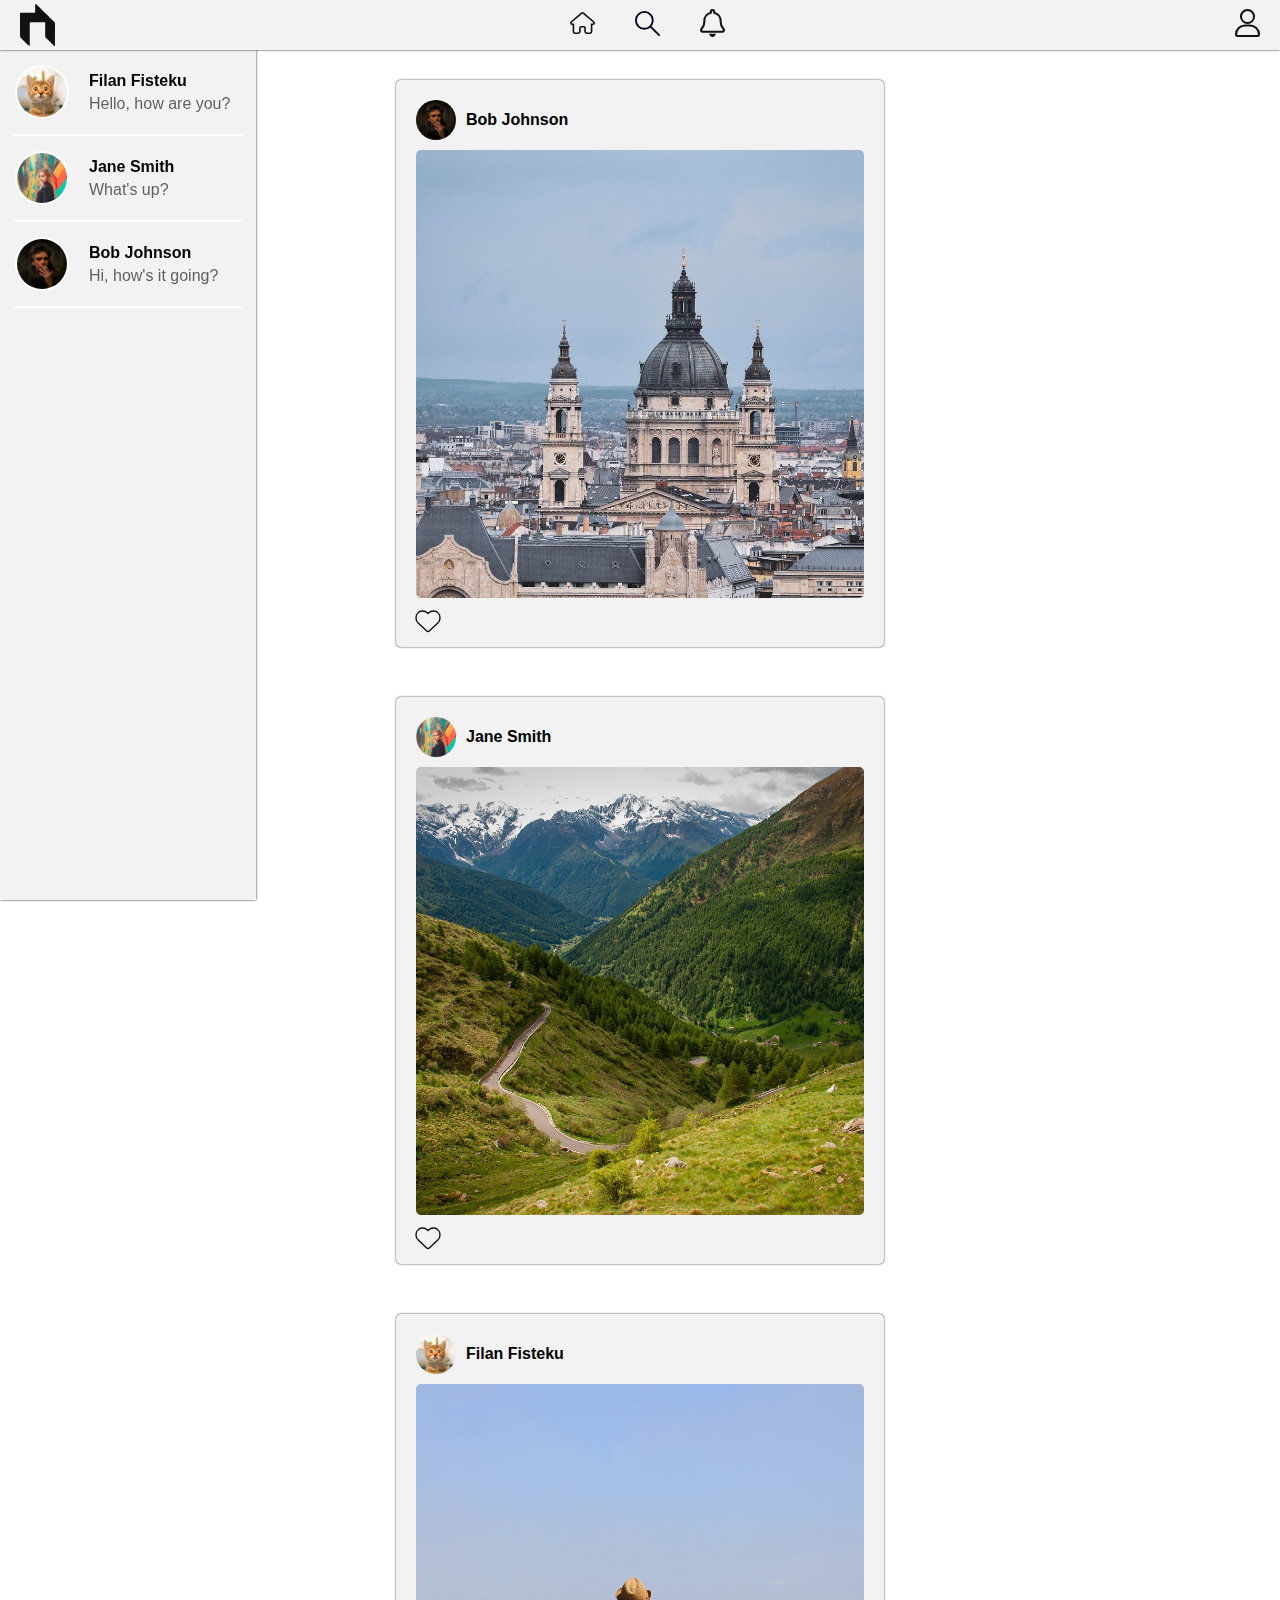
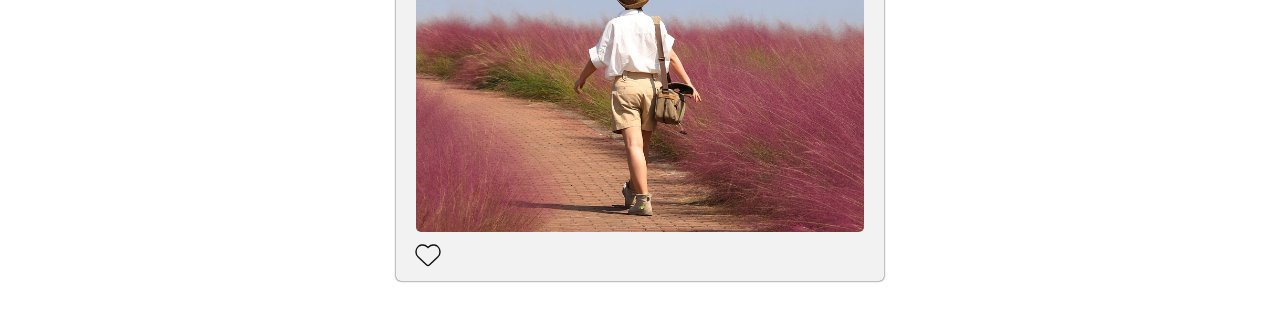
==== index.html @ 929a31e8 "just commiting" ====
<!DOCTYPE html>
<html>
    <head>
        <link rel="stylesheet" href="index.css">
        <meta name="viewport" content="width=device-width, initial-scale=1.0">
        <script src="index.js"></script>
    </head>
    <header>
        <img class="logo" src="data/images/logo-gray.svg" alt="Logo">
        <nav class="nav-main">
            <ul class="nav-container">
                <li><a href="Login/login.html"><img src="data/images/home-thin.svg" alt="Home"></a></li>
                <li class="search">
                    <button id="toggle-button" onclick="toggleSearch()"><img src="data/images/search-thin.svg" alt="Search"></button>
                    <input id="toggle-input" type="text" placeholder="Search">
                </li>
                <li><a href="/index.html"><img src="data/images/bell-thin.svg" alt="Notification"></a></li>
            </ul>
        </nav>
        <a href="/index.html"><img class="profile" src="data/images/profile-thin.svg" alt="Profile"></a>
    </header>
    <body>
        <div class="home">
            <div class="messages">
                <ul>
                    <li>
                        <div class="user-info">
                            <img src="data/images/users/cat.jpg" alt="User 1" class="rounded-image">
                            <div class="info">
                                <p class="username">Filan Fisteku</p>
                                <p class="last-text">Hello, how are you?</p>
                            </div>
                        </div>
                        <div class="list-separator"></div>
                    </li>
                    
                    <li>
                        <div class="user-info">
                            <img src="data/images/users/portrait-woman.jpg" alt="User 2" class="rounded-image">
                            <div class="info">
                                <p class="username">Jane Smith</p>
                                <p class="last-text">What's up?</p>
                            </div>
                        </div>
                        <div class="list-separator"></div>
                    </li>
                    <li>
                        <div class="user-info">
                            <img src="data/images/users/portrait-man.jpg" alt="User 3" class="rounded-image">
                            <div class="info">
                                <p class="username">Bob Johnson</p>
                                <p class="last-text">Hi, how's it going?</p>
                            </div>
                        </div>
                        <div class="list-separator"></div>
                    </li>
                  </ul>
            </div>
            <div class="feed">
                <div class="post">
                    <div class="post-header">
                        <div class="post-user">
                            <img src="data/images/users/portrait-man.jpg" alt="User 1">
                            <p class="username">Bob Johnson</p>
                        </div>
                    </div>
                    <div class="post-content">
                        <div class="above-image"></div>
                        <img src="data/images/posts/architecture.jpg" alt="Post">
                    </div>
                    <div class="actions">
                        <button onclick="like(this)" class="like" id="1">
                            <svg width="24" height="24" viewBox="0 0 512 512">
                                <path id="likepath" d="M47.6 300.4L228.3 469.1c7.5 7 17.4 10.9 27.7 10.9s20.2-3.9 27.7-10.9L464.4 300.4c30.4-28.3 47.6-68 47.6-109.5v-5.8c0-69.9-50.5-129.5-119.4-141C347 36.5 300.6 51.4 268 84L256 96 244 84c-32.6-32.6-79-47.5-124.6-39.9C50.5 55.6 0 115.2 0 185.1v5.8c0 41.5 17.2 81.2 47.6 109.5z"/>
                            </svg>
                        </button>
                    </div>
                </div>
                <div class="post">
                    <div class="post-header">
                        <div class="post-user">
                            <img src="data/images/users/portrait-woman.jpg" alt="User 1">
                            <p class="username">Jane Smith</p>
                        </div>
                    </div>
                    <div class="post-content">
                        <div class="above-image"></div>
                        <img src="data/images/posts/nature (2).jpg" alt="Post">
                    </div>
                    <div class="actions">
                        <button onclick="like(this)" class="like" id="2">
                            <svg width="24" height="24" viewBox="0 0 512 512">
                                <path id="likepath" d="M47.6 300.4L228.3 469.1c7.5 7 17.4 10.9 27.7 10.9s20.2-3.9 27.7-10.9L464.4 300.4c30.4-28.3 47.6-68 47.6-109.5v-5.8c0-69.9-50.5-129.5-119.4-141C347 36.5 300.6 51.4 268 84L256 96 244 84c-32.6-32.6-79-47.5-124.6-39.9C50.5 55.6 0 115.2 0 185.1v5.8c0 41.5 17.2 81.2 47.6 109.5z"/>
                            </svg>
                        </button>
                    </div>
                </div>
                <div class="post">
                    <div class="post-header">
                        <div class="post-user">
                            <img src="data/images/users/cat.jpg" alt="User 1">
                            <p class="username">Filan Fisteku</p>
                        </div>
                    </div>
                    <div class="post-content">
                        <div class="above-image"></div>
                        <img src="data/images/posts/nature.jpg" alt="Post">
                    </div>
                    <div class="actions">
                        <button onclick="like(this)" class="like" id="3">
                            <svg width="24" height="24" viewBox="0 0 512 512">
                                <path id="likepath" d="M47.6 300.4L228.3 469.1c7.5 7 17.4 10.9 27.7 10.9s20.2-3.9 27.7-10.9L464.4 300.4c30.4-28.3 47.6-68 47.6-109.5v-5.8c0-69.9-50.5-129.5-119.4-141C347 36.5 300.6 51.4 268 84L256 96 244 84c-32.6-32.6-79-47.5-124.6-39.9C50.5 55.6 0 115.2 0 185.1v5.8c0 41.5 17.2 81.2 47.6 109.5z"/>
                            </svg>
                        </button>
                    </div>
                </div>
            </div>
    </body>
</html>
---- index.css ----
* {
    padding: 0;
    margin: 0;
    font-family: 'Trebuchet MS', sans-serif;
}

header {
    background-color: #f2f2f2;
    position: fixed;
    top: 0;
    width: 100%;
    height: 50px;
    display: flex;
    justify-content: space-between;
    align-items: center;
    z-index: 999;
    box-shadow: #111 0px 0px 2px;
}

.profile {
    width: 25px;
    margin-right: 20px;
    transition: transform 0.2s ease;
}

.profile:hover {
    transform: scale(1.15);
}

.nav-container {
    display: flex;
    align-items: center;
    list-style: none;
}

.nav-container li {
    padding-left: 20px;
    padding-right: 20px;
}

.nav-container li a {
    text-decoration: none;
    color: #111;
}

.search {
    display: flex;
    align-items: center;
}

#toggle-input {
    display: none;
    width: 200px;
    height: 30px;
    box-shadow: #111 0px 0px 2px;
    border-radius: 20px;
    border: none;
    padding-left: 15px;
    outline: none;
    font-size: 18px;
}
#toggle-button{
    cursor: pointer;
    border: none;
    background-color: #f2f2f2;
    transition: transform 0.2s ease;
}

#toggle-button:hover{
    transform: scale(1.15);
}

#toggle-button img{
    width: 25px;
}

.nav-container li a img {
    width: 25px;
    transition: transform 0.2s ease;
}

.nav-container li a img:hover {
    transform: scale(1.15);
}

.logo {
    width: 35px;
    padding: 5px;
    padding-left: 20px;
}


body {
    background-color: #fff;
}

.home {
    display: flex;
}

.feed {
    width: 100vw;
    display: grid;
    justify-content: center;
    padding: 50px;
    padding-top: 80px;
    gap: 50px;
}

.post {
    background-color: #f2f2f2;
    padding: 20px;
    padding-bottom: 10px;
    border-radius: 5px;
    box-shadow: #111 0px 0px 2px;
}

.post-header {
    display: flex;
    align-items: center;
    padding-bottom: 10px;
    gap: 20px;
}

.post-content img {
    object-fit: cover;
    width: 35vw;
    height: 35vw;
    border-radius: 5px;
}

.above-image {
    position: absolute;
    width: 35vw;
    height: 35vw;
}

.post-user {
    display: flex;
    align-items: center;
    gap: 10px;
}

.post-user img {
    width: 40px;
    height: 40px;
    object-fit: cover;
    border-radius: 50%;
}

.like {
    cursor: pointer;
    background-color: #f2f2f2;
    border: none;
    margin-top: 7px;
}
#likepath {
    stroke: #111;
    stroke-width: 30px;
    fill: transparent;
    stroke-dasharray: 1600;
    stroke-dashoffset: 3200;
    transform-origin: center center;
}

.like svg{
    overflow: visible
}

.messages {
    position: fixed;
    left: 0;
    bottom: 0;
    top: 50px;
    width: 20vw;
    box-shadow: #111 0px 0px 2px;
    overflow-y: scroll;
    background-color: #f2f2f2;
    -ms-overflow-style: none;
    scrollbar-width: none;
}
.messages::-webkit-scrollbar{ 
    display: none;
}

.list-separator {
    width: 90%;
    height: 2px;
    background-color: #fff;
    margin-left: auto;
    margin-right: auto;
    border-radius: 50px;
}

.user-info {
    display: flex;
    align-items: center;
    padding: 15px;
    gap: 20px;
}

.rounded-image {
    object-fit: cover;
    width: 50px;
    height: 50px;
    border-radius: 50%;
    border: #fff 2px solid;
}

.username {
    font-weight: bold;
    margin-right: 10px;
}

.last-text {
    color: #222;
    opacity: 0.7;
}

.info {
    display: flex;
    flex-direction: column;
    gap: 5px;
}

@keyframes grow {
    from {
        width: 0;
    }
    to {
        width: 200px;
    }
}

@keyframes shrink {
    to {
        width: 0;
    }
    from {
        width: 200px;
    }
}

@keyframes like {
    0% {
        
        transform: scale(1);
    }
    50% {
        fill: transparent;
        transform: scale(0.8);
    }
    100% {
        stroke: red;
        fill: red;
        transform: scale(1);
    }
}

@keyframes dislike {
    0% {
        fill: red;
        stroke: red;
        transform: scale(1);
    }
    50% {
        fill: red;
        stroke: red;
        transform: scale(0.8);
    }
    100% {
        stroke: #111;
        fill: transparent;
        transform: scale(1);
    }
}
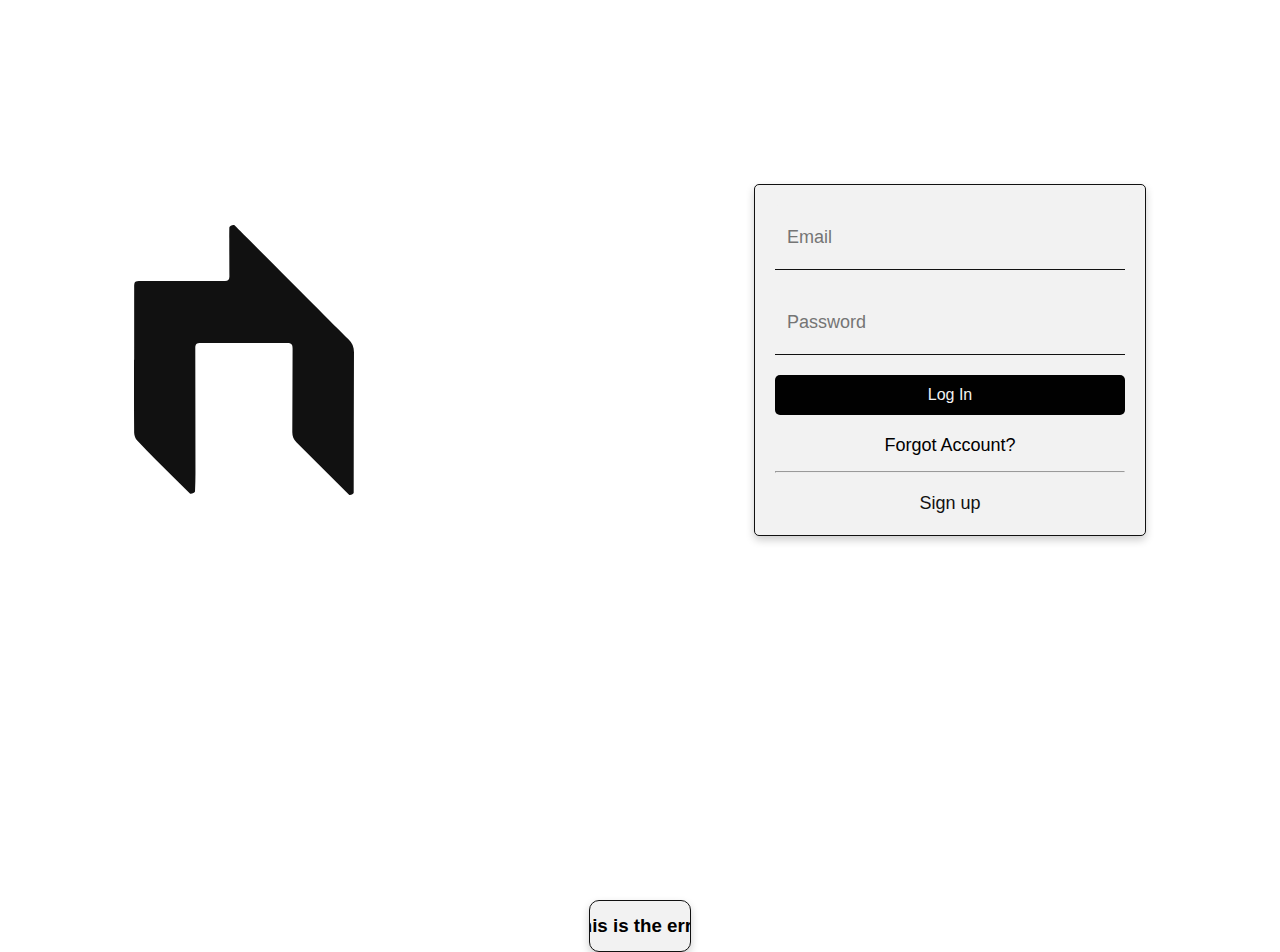
==== commit fee501a8: "changed icons and finished login function" ====
--- a/index.html
+++ b/index.html
@@ -1,119 +1,37 @@
 <!DOCTYPE html>
 <html>
     <head>
-        <link rel="stylesheet" href="index.css">
-        <meta name="viewport" content="width=device-width, initial-scale=1.0">
+        <link rel="stylesheet" href="index.css" />
         <script src="index.js"></script>
+        <meta name="viewport" content="width=device-width, initial-scale=1.0" />
     </head>
-    <header>
-        <img class="logo" src="data/images/logo-gray.svg" alt="Logo">
-        <nav class="nav-main">
-            <ul class="nav-container">
-                <li><a href="Login/login.html"><img src="data/images/home-thin.svg" alt="Home"></a></li>
-                <li class="search">
-                    <button id="toggle-button" onclick="toggleSearch()"><img src="data/images/search-thin.svg" alt="Search"></button>
-                    <input id="toggle-input" type="text" placeholder="Search">
-                </li>
-                <li><a href="/index.html"><img src="data/images/bell-thin.svg" alt="Notification"></a></li>
-            </ul>
-        </nav>
-        <a href="/index.html"><img class="profile" src="data/images/profile-thin.svg" alt="Profile"></a>
-    </header>
+
     <body>
-        <div class="home">
-            <div class="messages">
-                <ul>
-                    <li>
-                        <div class="user-info">
-                            <img src="data/images/users/cat.jpg" alt="User 1" class="rounded-image">
-                            <div class="info">
-                                <p class="username">Filan Fisteku</p>
-                                <p class="last-text">Hello, how are you?</p>
-                            </div>
-                        </div>
-                        <div class="list-separator"></div>
-                    </li>
-                    
-                    <li>
-                        <div class="user-info">
-                            <img src="data/images/users/portrait-woman.jpg" alt="User 2" class="rounded-image">
-                            <div class="info">
-                                <p class="username">Jane Smith</p>
-                                <p class="last-text">What's up?</p>
-                            </div>
-                        </div>
-                        <div class="list-separator"></div>
-                    </li>
-                    <li>
-                        <div class="user-info">
-                            <img src="data/images/users/portrait-man.jpg" alt="User 3" class="rounded-image">
-                            <div class="info">
-                                <p class="username">Bob Johnson</p>
-                                <p class="last-text">Hi, how's it going?</p>
-                            </div>
-                        </div>
-                        <div class="list-separator"></div>
-                    </li>
-                  </ul>
-            </div>
-            <div class="feed">
-                <div class="post">
-                    <div class="post-header">
-                        <div class="post-user">
-                            <img src="data/images/users/portrait-man.jpg" alt="User 1">
-                            <p class="username">Bob Johnson</p>
-                        </div>
-                    </div>
-                    <div class="post-content">
-                        <div class="above-image"></div>
-                        <img src="data/images/posts/architecture.jpg" alt="Post">
-                    </div>
-                    <div class="actions">
-                        <button onclick="like(this)" class="like" id="1">
-                            <svg width="24" height="24" viewBox="0 0 512 512">
-                                <path id="likepath" d="M47.6 300.4L228.3 469.1c7.5 7 17.4 10.9 27.7 10.9s20.2-3.9 27.7-10.9L464.4 300.4c30.4-28.3 47.6-68 47.6-109.5v-5.8c0-69.9-50.5-129.5-119.4-141C347 36.5 300.6 51.4 268 84L256 96 244 84c-32.6-32.6-79-47.5-124.6-39.9C50.5 55.6 0 115.2 0 185.1v5.8c0 41.5 17.2 81.2 47.6 109.5z"/>
-                            </svg>
-                        </button>
-                    </div>
+        <div class="logologin">
+            <img class="logo" src="data/images/logo-gray.svg" alt="Logo" />
+
+            <div id="login-form">
+                <div class="details">
+                    <input type="text" id="email" name="email" placeholder="Email" />
                 </div>
-                <div class="post">
-                    <div class="post-header">
-                        <div class="post-user">
-                            <img src="data/images/users/portrait-woman.jpg" alt="User 1">
-                            <p class="username">Jane Smith</p>
-                        </div>
-                    </div>
-                    <div class="post-content">
-                        <div class="above-image"></div>
-                        <img src="data/images/posts/nature (2).jpg" alt="Post">
-                    </div>
-                    <div class="actions">
-                        <button onclick="like(this)" class="like" id="2">
-                            <svg width="24" height="24" viewBox="0 0 512 512">
-                                <path id="likepath" d="M47.6 300.4L228.3 469.1c7.5 7 17.4 10.9 27.7 10.9s20.2-3.9 27.7-10.9L464.4 300.4c30.4-28.3 47.6-68 47.6-109.5v-5.8c0-69.9-50.5-129.5-119.4-141C347 36.5 300.6 51.4 268 84L256 96 244 84c-32.6-32.6-79-47.5-124.6-39.9C50.5 55.6 0 115.2 0 185.1v5.8c0 41.5 17.2 81.2 47.6 109.5z"/>
-                            </svg>
-                        </button>
-                    </div>
+                <div class="details">
+                    <input type="password" id="password" name="password" placeholder="Password" />
                 </div>
-                <div class="post">
-                    <div class="post-header">
-                        <div class="post-user">
-                            <img src="data/images/users/cat.jpg" alt="User 1">
-                            <p class="username">Filan Fisteku</p>
-                        </div>
-                    </div>
-                    <div class="post-content">
-                        <div class="above-image"></div>
-                        <img src="data/images/posts/nature.jpg" alt="Post">
-                    </div>
-                    <div class="actions">
-                        <button onclick="like(this)" class="like" id="3">
-                            <svg width="24" height="24" viewBox="0 0 512 512">
-                                <path id="likepath" d="M47.6 300.4L228.3 469.1c7.5 7 17.4 10.9 27.7 10.9s20.2-3.9 27.7-10.9L464.4 300.4c30.4-28.3 47.6-68 47.6-109.5v-5.8c0-69.9-50.5-129.5-119.4-141C347 36.5 300.6 51.4 268 84L256 96 244 84c-32.6-32.6-79-47.5-124.6-39.9C50.5 55.6 0 115.2 0 185.1v5.8c0 41.5 17.2 81.2 47.6 109.5z"/>
-                            </svg>
-                        </button>
-                    </div>
+                <button class="submitbutton" onclick="login()">Log In</button>
+
+                <div class="forgot-password">
+                    <a href="#">Forgot Account?</a>
+                </div>
+
+                <hr class="line" />
+
+                <div class="create-account">
+                    <a href="register/register.html">Sign up</a>
                 </div>
             </div>
+        </div>
+        <div class="error-message" id="error-message">
+            <h3 class="error-text" id="error-text">This is the error</h3>
+        </div>
     </body>
-</html>+</html>
--- a/index.css
+++ b/index.css
@@ -1,276 +1,158 @@
 * {
-    padding: 0;
-    margin: 0;
-    font-family: 'Trebuchet MS', sans-serif;
+  padding: 0;
+  margin: 0;
+  font-family: 'Trebuchet MS', sans-serif;
 }
 
-header {
-    background-color: #f2f2f2;
-    position: fixed;
-    top: 0;
-    width: 100%;
-    height: 50px;
-    display: flex;
-    justify-content: space-between;
-    align-items: center;
-    z-index: 999;
-    box-shadow: #111 0px 0px 2px;
+body{
+  background-color: #fff;
+  overflow: hidden;
 }
 
-.profile {
-    width: 25px;
-    margin-right: 20px;
-    transition: transform 0.2s ease;
-}
-
-.profile:hover {
-    transform: scale(1.15);
-}
-
-.nav-container {
-    display: flex;
-    align-items: center;
-    list-style: none;
-}
-
-.nav-container li {
-    padding-left: 20px;
-    padding-right: 20px;
-}
-
-.nav-container li a {
-    text-decoration: none;
-    color: #111;
-}
-
-.search {
-    display: flex;
-    align-items: center;
-}
-
-#toggle-input {
-    display: none;
-    width: 200px;
-    height: 30px;
-    box-shadow: #111 0px 0px 2px;
-    border-radius: 20px;
-    border: none;
-    padding-left: 15px;
-    outline: none;
-    font-size: 18px;
-}
-#toggle-button{
-    cursor: pointer;
-    border: none;
-    background-color: #f2f2f2;
-    transition: transform 0.2s ease;
-}
-
-#toggle-button:hover{
-    transform: scale(1.15);
-}
-
-#toggle-button img{
-    width: 25px;
-}
-
-.nav-container li a img {
-    width: 25px;
-    transition: transform 0.2s ease;
-}
-
-.nav-container li a img:hover {
-    transform: scale(1.15);
-}
-
-.logo {
-    width: 35px;
-    padding: 5px;
-    padding-left: 20px;
+.logologin{
+  display: flex;
+  justify-content: center;
+  gap: 400px;
+  align-items: center;
+  height: 80vh;
 }
 
 
-body {
-    background-color: #fff;
+.logo {
+  width: 220px;
 }
 
-.home {
-    display: flex;
+#login-form {
+  width: 350px;
+  height: 310px;
+  padding: 20px;
+  background-color: #f2f2f2;
+  border: 1px solid #111;
+  border-radius: 5px;
+  box-shadow: 0px 4px 8px rgba(0, 0, 0, 0.2);
+
 }
 
-.feed {
-    width: 100vw;
-    display: grid;
-    justify-content: center;
-    padding: 50px;
-    padding-top: 80px;
-    gap: 50px;
+.details {
+  margin-bottom: 20px;
+  border-bottom: 1px solid #111;
 }
 
-.post {
-    background-color: #f2f2f2;
-    padding: 20px;
-    padding-bottom: 10px;
-    border-radius: 5px;
-    box-shadow: #111 0px 0px 2px;
+#email, #password {
+  width: 95%;
+  height: 40px;
+  padding: 10px;
+  font-size: 16px;
+  outline: none;
+  border: 2px solid transparent;
+  border-radius: 5px;
+  background-color: #f2f2f2;
+  font-size: large;
 }
 
-.post-header {
-    display: flex;
-    align-items: center;
-    padding-bottom: 10px;
-    gap: 20px;
+.submitbutton {
+  width: 100%;
+  height: 40px;
+  padding: 10px;
+  font-size: 16px;
+  border: none;
+  border-radius: 5px;
+  background-color: #010101;
+  color: #f2f2f2;
+  cursor: pointer;
 }
 
-.post-content img {
-    object-fit: cover;
-    width: 35vw;
-    height: 35vw;
-    border-radius: 5px;
+.submitbutton:hover {
+  background-color: #222;
 }
 
-.above-image {
-    position: absolute;
-    width: 35vw;
-    height: 35vw;
+.forgot-password {
+  margin-top: 20px;
+  text-align: center;
+  
+  
+}
+.forgot-password a {
+  color: #000;
+  text-decoration: none;
+  font-size: 18px;
 }
 
-.post-user {
-    display: flex;
-    align-items: center;
-    gap: 10px;
+.create-account {
+  margin-top: 20px;
+  text-align: center;
 }
 
-.post-user img {
-    width: 40px;
-    height: 40px;
-    object-fit: cover;
-    border-radius: 50%;
+.create-account a {
+  color: #111;
+  text-decoration: none;
+  font-size:18px
 }
 
-.like {
-    cursor: pointer;
-    background-color: #f2f2f2;
-    border: none;
-    margin-top: 7px;
-}
-#likepath {
-    stroke: #111;
-    stroke-width: 30px;
-    fill: transparent;
-    stroke-dasharray: 1600;
-    stroke-dashoffset: 3200;
-    transform-origin: center center;
+.line{
+  margin-top: 15px;
 }
 
-.like svg{
-    overflow: visible
+.error-message {
+    position: absolute;
+    background-color: #f2f2f2;
+    width: 100px;
+    height: 50px;
+    left: 50%;
+    bottom: 0;
+    transform: translate(-50%, 100%);
+    border-radius: 10px;
+    border: 1px solid #111;
+    display: grid;
+    place-content: center;
+    overflow: hidden;
+    box-shadow: 0px 4px 8px rgba(0, 0, 0, 0.2);
 }
 
-.messages {
-    position: fixed;
-    left: 0;
-    bottom: 0;
-    top: 50px;
-    width: 20vw;
-    box-shadow: #111 0px 0px 2px;
-    overflow-y: scroll;
-    background-color: #f2f2f2;
-    -ms-overflow-style: none;
-    scrollbar-width: none;
-}
-.messages::-webkit-scrollbar{ 
-    display: none;
+.error-text {
+    text-wrap: nowrap;
 }
 
-.list-separator {
-    width: 90%;
-    height: 2px;
-    background-color: #fff;
-    margin-left: auto;
-    margin-right: auto;
-    border-radius: 50px;
-}
-
-.user-info {
-    display: flex;
-    align-items: center;
-    padding: 15px;
-    gap: 20px;
-}
-
-.rounded-image {
-    object-fit: cover;
-    width: 50px;
-    height: 50px;
-    border-radius: 50%;
-    border: #fff 2px solid;
-}
-
-.username {
-    font-weight: bold;
-    margin-right: 10px;
-}
-
-.last-text {
-    color: #222;
-    opacity: 0.7;
-}
-
-.info {
-    display: flex;
-    flex-direction: column;
-    gap: 5px;
-}
-
-@keyframes grow {
-    from {
-        width: 0;
+@keyframes showError {
+    0% {
+        transform: translate(-50%, 100%);
     }
-    to {
-        width: 200px;
+    5% {
+        transform: translate(-50%, -120%);
+        width: 100px;
+    }
+    15% {
+        transform: translate(-50%, -120%);
+        width: 450px;
+    }
+    90% {
+        transform: translate(-50%, -120%);
+        width: 450px;
+    }
+    100%{
+        width: 100px;
+        transform: translate(-50%, 100%);
     }
 }
 
-@keyframes shrink {
-    to {
-        width: 0;
-    }
-    from {
-        width: 200px;
-    }
+@media only screen and (max-width: 768px) {
+  #login-form {
+    width: 80%;
+    margin: 20px auto;
+  }
 }
 
-@keyframes like {
-    0% {
-        
-        transform: scale(1);
-    }
-    50% {
-        fill: transparent;
-        transform: scale(0.8);
-    }
-    100% {
-        stroke: red;
-        fill: red;
-        transform: scale(1);
-    }
-}
-
-@keyframes dislike {
-    0% {
-        fill: red;
-        stroke: red;
-        transform: scale(1);
-    }
-    50% {
-        fill: red;
-        stroke: red;
-        transform: scale(0.8);
-    }
-    100% {
-        stroke: #111;
-        fill: transparent;
-        transform: scale(1);
-    }
+@media only screen and (max-width: 480px) {
+  #login-form {
+    width: 90%;
+    margin: 10px auto;
+  }
+  .details input[type="text"], .details input[type="password"] {
+    height: 30px;
+    font-size: 14px;
+  }
+  button[type="submit"] {
+    height: 30px;
+    font-size: 14px;
+  }
 }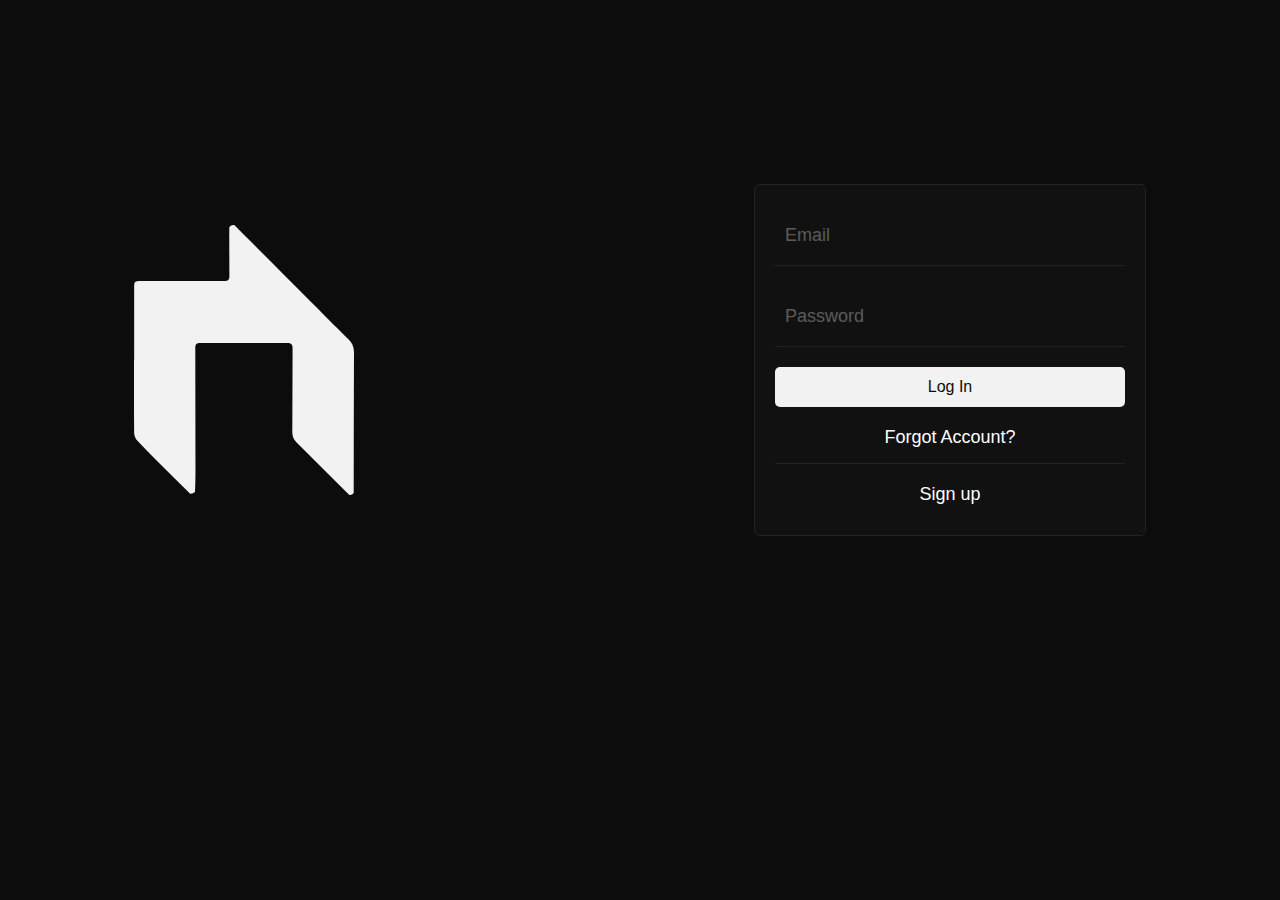
==== commit 7127fbdb: "changed mendax to dark mode" ====
--- a/index.html
+++ b/index.html
@@ -8,7 +8,7 @@
 
     <body>
         <div class="logologin">
-            <img class="logo" src="data/images/logo-gray.svg" alt="Logo" />
+            <img class="logo" src="data/images/logo-white.svg" alt="Logo" />
 
             <div id="login-form">
                 <div class="details">
@@ -23,7 +23,7 @@
                     <a href="#">Forgot Account?</a>
                 </div>
 
-                <hr class="line" />
+                <div class="line"></div>
 
                 <div class="create-account">
                     <a href="register/register.html">Sign up</a>
--- a/index.css
+++ b/index.css
@@ -1,3 +1,12 @@
+:root {
+    --black: #0c0c0c;
+    --white: #fff;
+    --main-black: #111;
+    --secondary-black: #222;
+    --main-white: #f2f2f2;
+    --secondary-white: #e2e2e2;
+}
+
 * {
   padding: 0;
   margin: 0;
@@ -5,7 +14,7 @@
 }
 
 body{
-  background-color: #fff;
+  background-color: var(--black);
   overflow: hidden;
 }
 
@@ -26,16 +35,14 @@
   width: 350px;
   height: 310px;
   padding: 20px;
-  background-color: #f2f2f2;
-  border: 1px solid #111;
+  background-color: var(--main-black);
   border-radius: 5px;
-  box-shadow: 0px 4px 8px rgba(0, 0, 0, 0.2);
-
+  border: var(--secondary-black) solid 1px;
 }
 
 .details {
   margin-bottom: 20px;
-  border-bottom: 1px solid #111;
+  border-bottom: 1px solid var(--secondary-black);
 }
 
 #email, #password {
@@ -44,10 +51,17 @@
   padding: 10px;
   font-size: 16px;
   outline: none;
-  border: 2px solid transparent;
+  border: none;
   border-radius: 5px;
-  background-color: #f2f2f2;
+  background-color: var(--main-black);
   font-size: large;
+  caret-color: var(--main-white);
+  color: var(--white)
+}
+
+#email::placeholder, #password::placeholder {
+    color: var(--white);
+    opacity: 0.3;
 }
 
 .submitbutton {
@@ -57,25 +71,23 @@
   font-size: 16px;
   border: none;
   border-radius: 5px;
-  background-color: #010101;
-  color: #f2f2f2;
+  background-color: var(--main-white);
+  color: var(--black);
   cursor: pointer;
 }
 
 .submitbutton:hover {
-  background-color: #222;
+  background-color: var(--secondary-white);
 }
 
 .forgot-password {
-  margin-top: 20px;
-  text-align: center;
-  
-  
+    margin-top: 20px;
+    text-align: center;
 }
 .forgot-password a {
-  color: #000;
-  text-decoration: none;
-  font-size: 18px;
+    color: var(--white);
+    text-decoration: none;
+    font-size: 18px;
 }
 
 .create-account {
@@ -84,54 +96,58 @@
 }
 
 .create-account a {
-  color: #111;
+  color: var(--white);
   text-decoration: none;
   font-size:18px
 }
 
 .line{
-  margin-top: 15px;
+    margin-top: 15px;
+    width: 100%;
+    height: 1px;
+    background-color: var(--secondary-black);
+    margin-right: auto;
+    margin-left: auto;
 }
 
 .error-message {
     position: absolute;
-    background-color: #f2f2f2;
+    background-color: var(--main-black);
     width: 100px;
     height: 50px;
     left: 50%;
-    bottom: 0;
-    transform: translate(-50%, 100%);
-    border-radius: 10px;
-    border: 1px solid #111;
+    top: 0;
+    transform: translate(-50%, -100%);
+    border-radius: 5px;
     display: grid;
     place-content: center;
     overflow: hidden;
-    box-shadow: 0px 4px 8px rgba(0, 0, 0, 0.2);
+    border: var(--secondary-black) solid 1px;
 }
 
 .error-text {
     text-wrap: nowrap;
+    color: var(--white);
 }
-
 @keyframes showError {
     0% {
-        transform: translate(-50%, 100%);
+        transform: translateX(-50%) translateY(calc(-100% - .5px));
     }
     5% {
-        transform: translate(-50%, -120%);
+        transform: translateX(-50%) translateY(calc(60% - .5px));
         width: 100px;
     }
     15% {
-        transform: translate(-50%, -120%);
+        transform: translateX(-50%) translateY(calc(60% - .5px));
         width: 450px;
     }
     90% {
-        transform: translate(-50%, -120%);
+        transform: translateX(-50%) translateY(calc(60% - .5px));
         width: 450px;
     }
     100%{
         width: 100px;
-        transform: translate(-50%, 100%);
+        transform: translateX(-50%) translateY(calc(-100% - .5px));
     }
 }
 
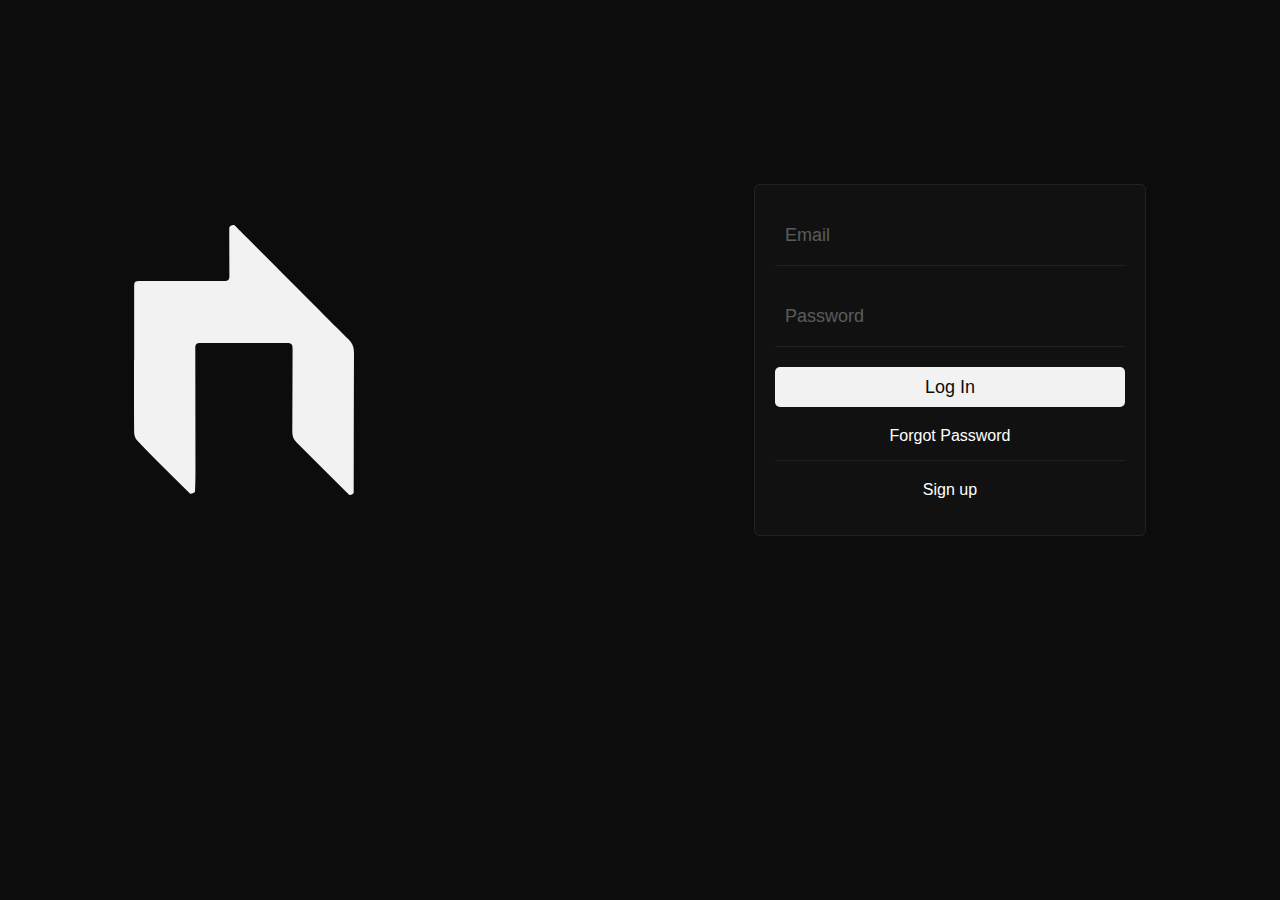
==== commit e514dae1: "made error animation better" ====
--- a/index.html
+++ b/index.html
@@ -20,7 +20,7 @@
                 <button class="submitbutton" onclick="login()">Log In</button>
 
                 <div class="forgot-password">
-                    <a href="#">Forgot Account?</a>
+                    <a href="#">Forgot Password</a>
                 </div>
 
                 <div class="line"></div>
@@ -31,7 +31,7 @@
             </div>
         </div>
         <div class="error-message" id="error-message">
-            <h3 class="error-text" id="error-text">This is the error</h3>
+            <h3 id="error-text">Error</h3>
         </div>
     </body>
 </html>
--- a/index.css
+++ b/index.css
@@ -68,7 +68,7 @@
   width: 100%;
   height: 40px;
   padding: 10px;
-  font-size: 16px;
+  font-size: 18px;
   border: none;
   border-radius: 5px;
   background-color: var(--main-white);
@@ -87,7 +87,7 @@
 .forgot-password a {
     color: var(--white);
     text-decoration: none;
-    font-size: 18px;
+    font-size: 16px;
 }
 
 .create-account {
@@ -98,7 +98,7 @@
 .create-account a {
   color: var(--white);
   text-decoration: none;
-  font-size:18px
+  font-size:16px
 }
 
 .line{
@@ -123,12 +123,10 @@
     place-content: center;
     overflow: hidden;
     border: var(--secondary-black) solid 1px;
+    color: var(--main-black);
+    text-wrap: nowrap;
 }
 
-.error-text {
-    text-wrap: nowrap;
-    color: var(--white);
-}
 @keyframes showError {
     0% {
         transform: translateX(-50%) translateY(calc(-100% - .5px));
@@ -137,15 +135,24 @@
         transform: translateX(-50%) translateY(calc(60% - .5px));
         width: 100px;
     }
+    10% {
+        color: var(--main-black);
+    }
     15% {
         transform: translateX(-50%) translateY(calc(60% - .5px));
         width: 450px;
+        color: var(--white);
     }
     90% {
         transform: translateX(-50%) translateY(calc(60% - .5px));
         width: 450px;
+        color: var(--white);
+    }
+    95% {
+        color: var(--main-black);
     }
     100%{
+        color: var(--main-black);
         width: 100px;
         transform: translateX(-50%) translateY(calc(-100% - .5px));
     }
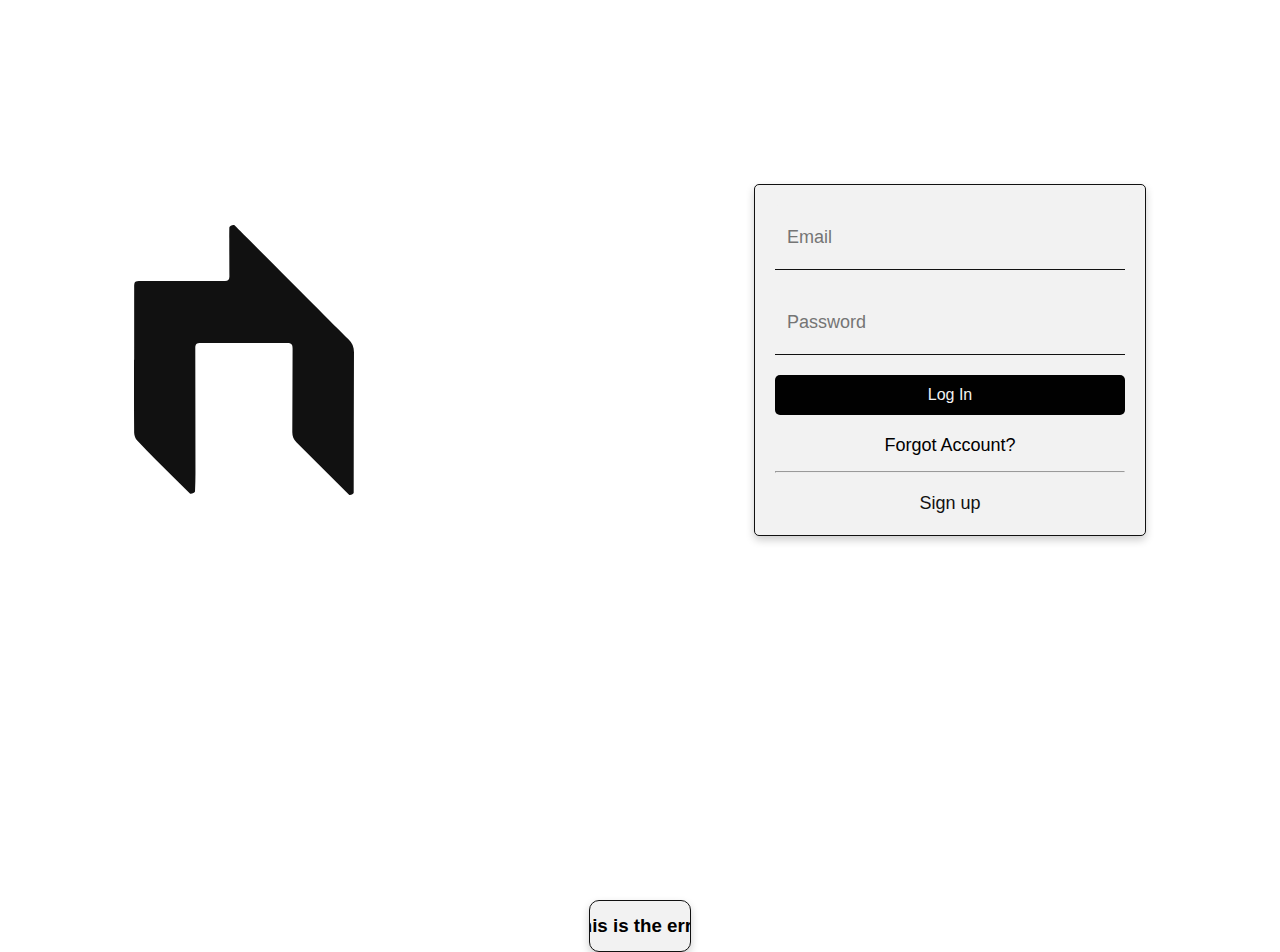
==== commit 4ee0976f: "hello" ====
--- a/index.html
+++ b/index.html
@@ -8,7 +8,7 @@
 
     <body>
         <div class="logologin">
-            <img class="logo" src="data/images/logo-white.svg" alt="Logo" />
+            <img class="logo" src="data/images/logo-gray.svg" alt="Logo" />
 
             <div id="login-form">
                 <div class="details">
@@ -20,10 +20,10 @@
                 <button class="submitbutton" onclick="login()">Log In</button>
 
                 <div class="forgot-password">
-                    <a href="#">Forgot Password</a>
+                    <a href="#">Forgot Account?</a>
                 </div>
 
-                <div class="line"></div>
+                <hr class="line" />
 
                 <div class="create-account">
                     <a href="register/register.html">Sign up</a>
@@ -31,7 +31,7 @@
             </div>
         </div>
         <div class="error-message" id="error-message">
-            <h3 id="error-text">Error</h3>
+            <h3 class="error-text" id="error-text">This is the error</h3>
         </div>
     </body>
 </html>
--- a/index.css
+++ b/index.css
@@ -1,12 +1,3 @@
-:root {
-    --black: #0c0c0c;
-    --white: #fff;
-    --main-black: #111;
-    --secondary-black: #222;
-    --main-white: #f2f2f2;
-    --secondary-white: #e2e2e2;
-}
-
 * {
   padding: 0;
   margin: 0;
@@ -14,7 +5,7 @@
 }
 
 body{
-  background-color: var(--black);
+  background-color: #fff;
   overflow: hidden;
 }
 
@@ -35,14 +26,16 @@
   width: 350px;
   height: 310px;
   padding: 20px;
-  background-color: var(--main-black);
+  background-color: #f2f2f2;
+  border: 1px solid #111;
   border-radius: 5px;
-  border: var(--secondary-black) solid 1px;
+  box-shadow: 0px 4px 8px rgba(0, 0, 0, 0.2);
+
 }
 
 .details {
   margin-bottom: 20px;
-  border-bottom: 1px solid var(--secondary-black);
+  border-bottom: 1px solid #111;
 }
 
 #email, #password {
@@ -51,43 +44,38 @@
   padding: 10px;
   font-size: 16px;
   outline: none;
-  border: none;
+  border: 2px solid transparent;
   border-radius: 5px;
-  background-color: var(--main-black);
+  background-color: #f2f2f2;
   font-size: large;
-  caret-color: var(--main-white);
-  color: var(--white)
-}
-
-#email::placeholder, #password::placeholder {
-    color: var(--white);
-    opacity: 0.3;
 }
 
 .submitbutton {
   width: 100%;
   height: 40px;
   padding: 10px;
-  font-size: 18px;
+  font-size: 16px;
   border: none;
   border-radius: 5px;
-  background-color: var(--main-white);
-  color: var(--black);
+  background-color: #010101;
+  color: #f2f2f2;
   cursor: pointer;
 }
 
 .submitbutton:hover {
-  background-color: var(--secondary-white);
+  background-color: #222;
 }
 
 .forgot-password {
-    margin-top: 20px;
-    text-align: center;
+  margin-top: 20px;
+  text-align: center;
+  
+  
 }
 .forgot-password a {
-    color: var(--white);
-    text-decoration: none;
-    font-size: 16px;
+  color: #000;
+  text-decoration: none;
+  font-size: 18px;
 }
 
 .create-account {
@@ -96,65 +84,54 @@
 }
 
 .create-account a {
-  color: var(--white);
+  color: #111;
   text-decoration: none;
-  font-size:16px
+  font-size:18px
 }
 
 .line{
-    margin-top: 15px;
-    width: 100%;
-    height: 1px;
-    background-color: var(--secondary-black);
-    margin-right: auto;
-    margin-left: auto;
+  margin-top: 15px;
 }
 
 .error-message {
     position: absolute;
-    background-color: var(--main-black);
+    background-color: #f2f2f2;
     width: 100px;
     height: 50px;
     left: 50%;
-    top: 0;
-    transform: translate(-50%, -100%);
-    border-radius: 5px;
+    bottom: 0;
+    transform: translate(-50%, 100%);
+    border-radius: 10px;
+    border: 1px solid #111;
     display: grid;
     place-content: center;
     overflow: hidden;
-    border: var(--secondary-black) solid 1px;
-    color: var(--main-black);
+    box-shadow: 0px 4px 8px rgba(0, 0, 0, 0.2);
+}
+
+.error-text {
     text-wrap: nowrap;
 }
 
 @keyframes showError {
     0% {
-        transform: translateX(-50%) translateY(calc(-100% - .5px));
+        transform: translate(-50%, 100%);
     }
     5% {
-        transform: translateX(-50%) translateY(calc(60% - .5px));
+        transform: translate(-50%, -120%);
         width: 100px;
     }
-    10% {
-        color: var(--main-black);
-    }
     15% {
-        transform: translateX(-50%) translateY(calc(60% - .5px));
+        transform: translate(-50%, -120%);
         width: 450px;
-        color: var(--white);
     }
     90% {
-        transform: translateX(-50%) translateY(calc(60% - .5px));
+        transform: translate(-50%, -120%);
         width: 450px;
-        color: var(--white);
-    }
-    95% {
-        color: var(--main-black);
     }
     100%{
-        color: var(--main-black);
         width: 100px;
-        transform: translateX(-50%) translateY(calc(-100% - .5px));
+        transform: translate(-50%, 100%);
     }
 }
 
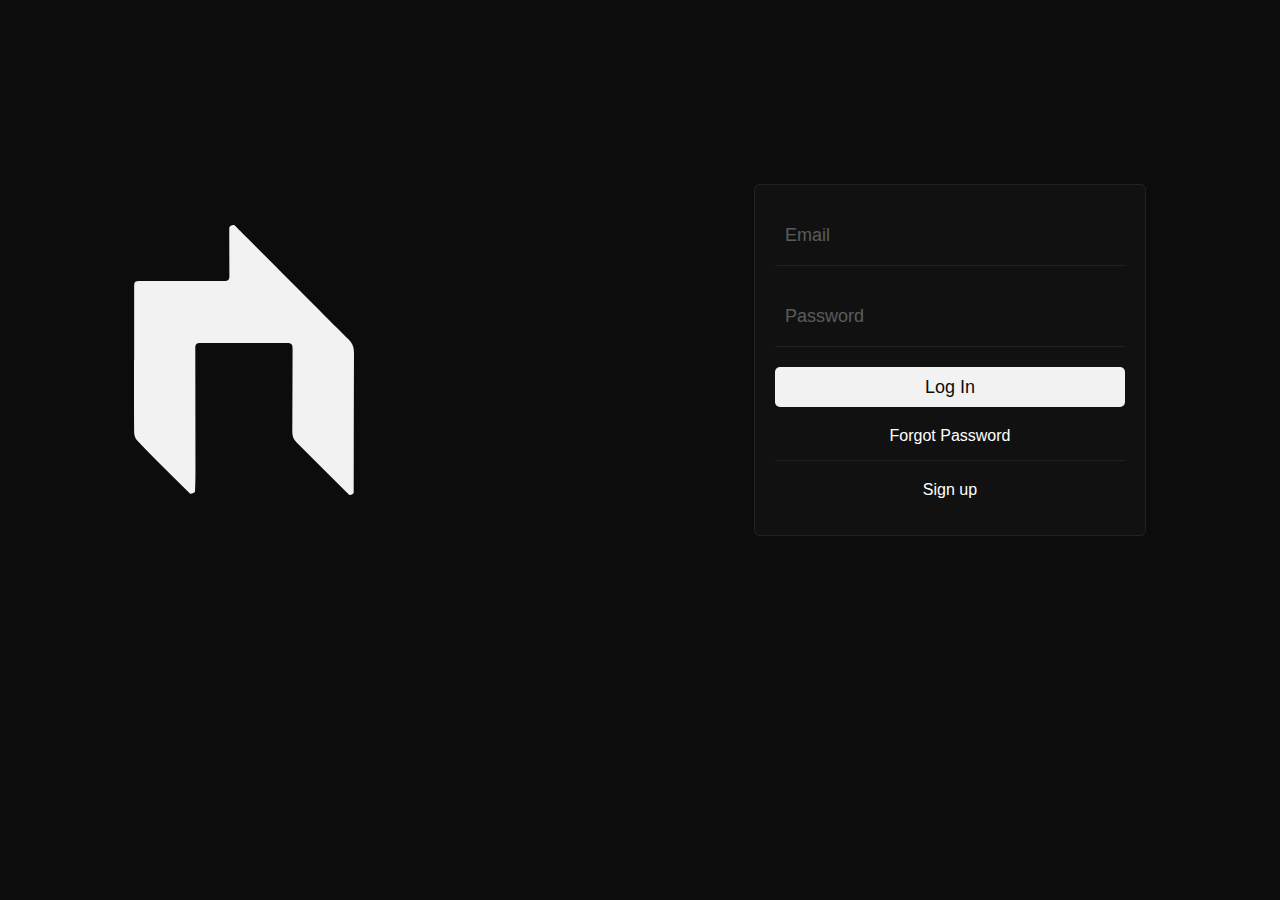
==== commit d63e4e92: "Merge branch 'main' of https://github.com/BABAROKA/mendax" ====
--- a/index.html
+++ b/index.html
@@ -8,7 +8,7 @@
 
     <body>
         <div class="logologin">
-            <img class="logo" src="data/images/logo-gray.svg" alt="Logo" />
+            <img class="logo" src="data/images/logo-white.svg" alt="Logo" />
 
             <div id="login-form">
                 <div class="details">
@@ -20,10 +20,10 @@
                 <button class="submitbutton" onclick="login()">Log In</button>
 
                 <div class="forgot-password">
-                    <a href="#">Forgot Account?</a>
+                    <a href="#">Forgot Password</a>
                 </div>
 
-                <hr class="line" />
+                <div class="line"></div>
 
                 <div class="create-account">
                     <a href="register/register.html">Sign up</a>
@@ -31,7 +31,7 @@
             </div>
         </div>
         <div class="error-message" id="error-message">
-            <h3 class="error-text" id="error-text">This is the error</h3>
+            <h3 id="error-text">Error</h3>
         </div>
     </body>
 </html>
--- a/index.css
+++ b/index.css
@@ -1,3 +1,12 @@
+:root {
+    --black: #0c0c0c;
+    --white: #fff;
+    --main-black: #111;
+    --secondary-black: #222;
+    --main-white: #f2f2f2;
+    --secondary-white: #e2e2e2;
+}
+
 * {
   padding: 0;
   margin: 0;
@@ -5,7 +14,7 @@
 }
 
 body{
-  background-color: #fff;
+  background-color: var(--black);
   overflow: hidden;
 }
 
@@ -26,16 +35,14 @@
   width: 350px;
   height: 310px;
   padding: 20px;
-  background-color: #f2f2f2;
-  border: 1px solid #111;
+  background-color: var(--main-black);
   border-radius: 5px;
-  box-shadow: 0px 4px 8px rgba(0, 0, 0, 0.2);
-
+  border: var(--secondary-black) solid 1px;
 }
 
 .details {
   margin-bottom: 20px;
-  border-bottom: 1px solid #111;
+  border-bottom: 1px solid var(--secondary-black);
 }
 
 #email, #password {
@@ -44,38 +51,43 @@
   padding: 10px;
   font-size: 16px;
   outline: none;
-  border: 2px solid transparent;
+  border: none;
   border-radius: 5px;
-  background-color: #f2f2f2;
+  background-color: var(--main-black);
   font-size: large;
+  caret-color: var(--main-white);
+  color: var(--white)
+}
+
+#email::placeholder, #password::placeholder {
+    color: var(--white);
+    opacity: 0.3;
 }
 
 .submitbutton {
   width: 100%;
   height: 40px;
   padding: 10px;
-  font-size: 16px;
+  font-size: 18px;
   border: none;
   border-radius: 5px;
-  background-color: #010101;
-  color: #f2f2f2;
+  background-color: var(--main-white);
+  color: var(--black);
   cursor: pointer;
 }
 
 .submitbutton:hover {
-  background-color: #222;
+  background-color: var(--secondary-white);
 }
 
 .forgot-password {
-  margin-top: 20px;
-  text-align: center;
-  
-  
+    margin-top: 20px;
+    text-align: center;
 }
 .forgot-password a {
-  color: #000;
-  text-decoration: none;
-  font-size: 18px;
+    color: var(--white);
+    text-decoration: none;
+    font-size: 16px;
 }
 
 .create-account {
@@ -84,54 +96,65 @@
 }
 
 .create-account a {
-  color: #111;
+  color: var(--white);
   text-decoration: none;
-  font-size:18px
+  font-size:16px
 }
 
 .line{
-  margin-top: 15px;
+    margin-top: 15px;
+    width: 100%;
+    height: 1px;
+    background-color: var(--secondary-black);
+    margin-right: auto;
+    margin-left: auto;
 }
 
 .error-message {
     position: absolute;
-    background-color: #f2f2f2;
+    background-color: var(--main-black);
     width: 100px;
     height: 50px;
     left: 50%;
-    bottom: 0;
-    transform: translate(-50%, 100%);
-    border-radius: 10px;
-    border: 1px solid #111;
+    top: 0;
+    transform: translate(-50%, -100%);
+    border-radius: 5px;
     display: grid;
     place-content: center;
     overflow: hidden;
-    box-shadow: 0px 4px 8px rgba(0, 0, 0, 0.2);
-}
-
-.error-text {
+    border: var(--secondary-black) solid 1px;
+    color: var(--main-black);
     text-wrap: nowrap;
 }
 
 @keyframes showError {
     0% {
-        transform: translate(-50%, 100%);
+        transform: translateX(-50%) translateY(calc(-100% - .5px));
     }
     5% {
-        transform: translate(-50%, -120%);
+        transform: translateX(-50%) translateY(calc(60% - .5px));
         width: 100px;
     }
+    10% {
+        color: var(--main-black);
+    }
     15% {
-        transform: translate(-50%, -120%);
+        transform: translateX(-50%) translateY(calc(60% - .5px));
         width: 450px;
+        color: var(--white);
     }
     90% {
-        transform: translate(-50%, -120%);
+        transform: translateX(-50%) translateY(calc(60% - .5px));
         width: 450px;
+        color: var(--white);
+    }
+    95% {
+        color: var(--main-black);
     }
     100%{
+        color: var(--main-black);
         width: 100px;
-        transform: translate(-50%, 100%);
+        transform: translateX(-50%) translateY(calc(-100% - .5px));
     }
 }
 
